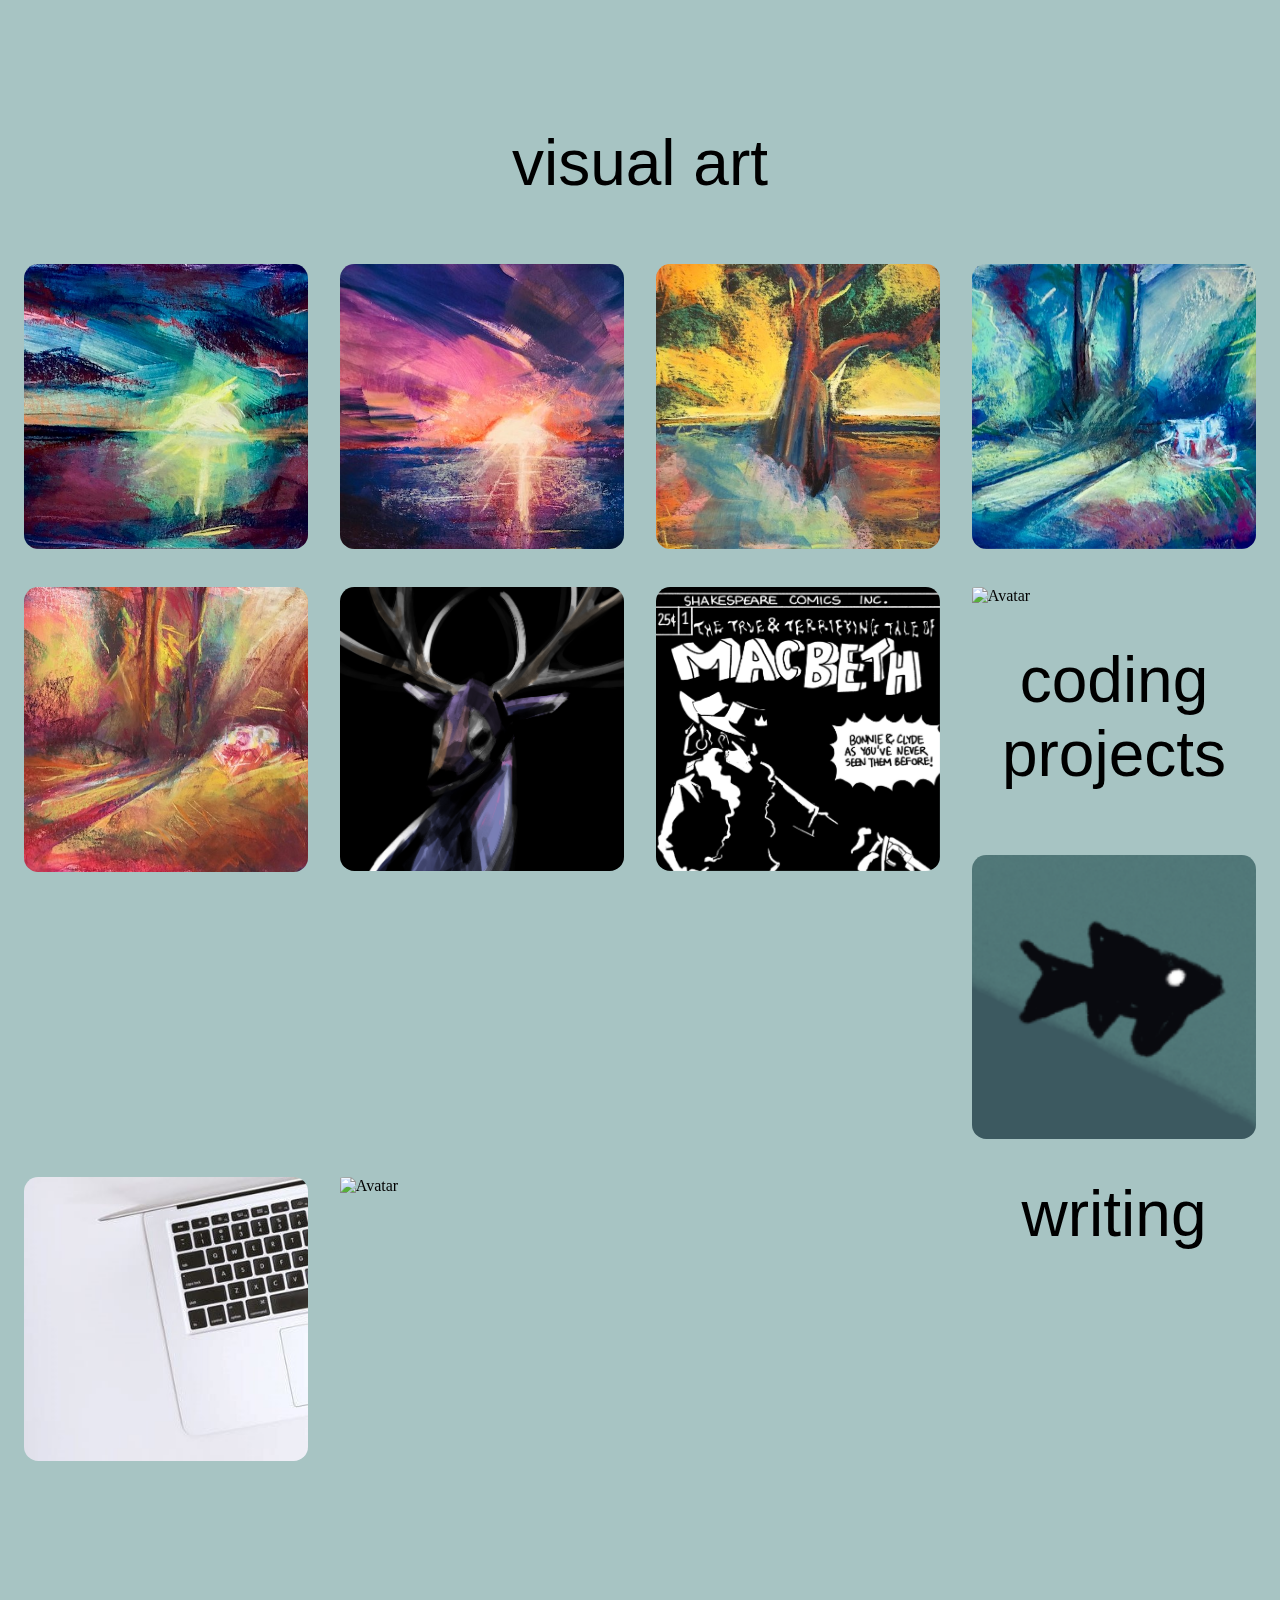
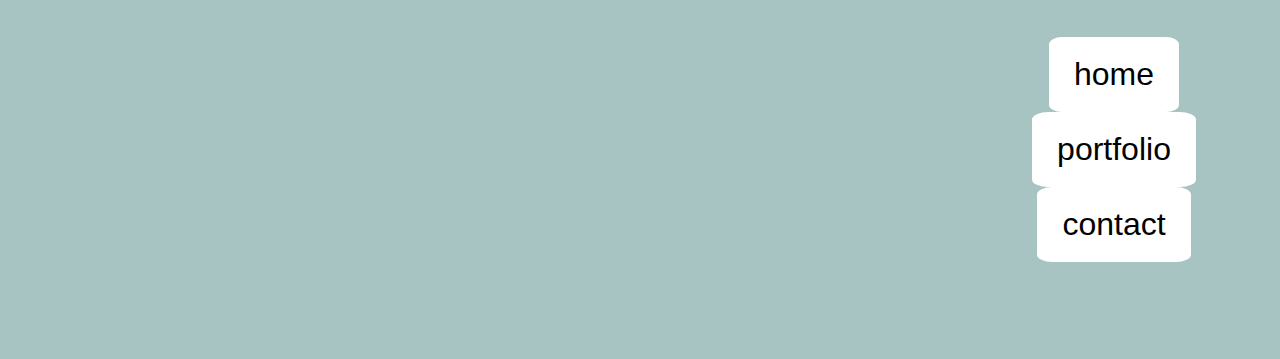
==== pw_portfolio.html @ 7a4369ba "Add files via upload" ====
<!DOCTYPE html>
<html>
<head>
  <title>sam's portfolio</title>
  <link rel="stylesheet" href="pw.css"></link>
  <link rel="shortcut icon" type="image/x-icon" href="circle-cropped.png"></link>
</head>
<body>

  <p id = "title">visual art</p>

    <div id = "row1">
      <div class="container"  onclick = "goSunset1()">
        <img src="IMG_4139square.jpg" alt="Avatar" class="image"></img>
        <div class="middle">
          <div class="text">sunset at madeira beach<br>pastels<br>aug 25 2019</div>
        </div>
      </div>

      <div class="container" onclick = "goSunset2()">
        <img src="IMG_4154square.jpg" alt="Avatar" class="image"></img>
        <div class="middle">
          <div class="text">sunset at madeira beach<br>pastels<br>aug 25 2019</div>
        </div>
      </div>

      <div class="container" onclick = "goMaverick()">
        <img src="IMG_4150square.jpg" alt="Avatar" class="image"></img>
        <div class="middle">
          <div class="text">maverick tree<br>pastels<br>aug 26 2019</div>
        </div>
      </div>

      <div class="container" onclick = "goFirepit()">
        <img src="IMG_3004square.jpg" alt="Avatar" class="image"></img>
        <div class="middle">
          <div class="text">night firepit<br>pastels<br>aug 26 2019</div>
        </div>
      </div>
    </div>

    <div id = "row2">
      <div class="container" onclick = "goFirepit2()">
        <img src="IMG_3005square.jpg" alt="Avatar" class="image"></img>
        <div class="middle">
          <div class="text">day firepit<br>pastels<br>aug 26 2019</div>
        </div>
      </div>

      <div class="container" onclick = "goDeer()">
        <img src="deerpaintsquare.png" alt="Avatar" class="image"></img>
        <div class="middle">
          <div class="text">portrait of a deer<br>photoshop<br>2019</div>
        </div>
      </div>

      <div class="container" onclick = "goMacbeth()">
        <img src="macbeth_comic_coversquare.png" alt="Avatar" class="image"></img>
        <div class="middle">
          <div class="text">macbeth comics<br>photoshop<br>2019</div>
        </div>
      </div>

      <div class="container" onclick = "goPortrait()">
        <img src="oil_portrait.png" alt="Avatar" class="image"></img>
        <div class="middle">
          <div class="text">portrait of a woman<br>photoshop<br>2019</div>
        </div>
      </div>
    </div>

  <p id = "title">coding projects</p>
    <div class="container" id = "junkio" onclick = "goJunkIo()">
      <img src="fishicon.png" alt="Avatar" class="image"></img>
      <div class="middle">
        <div class="text">JUNK.IO<br>group project<br>aug 2019</div>
      </div>
    </div>

    <div class="container" onclick = "goHome()">
      <img src="laptop.jpeg" alt="Avatar" class="image"></img>
      <div class="middle">
        <div class="text">this very website!<br>aug 2019</div>
      </div>
    </div>

    <div class="container" onclick = "goBBL()">
      <img src="bblicon.png" alt="Avatar" class="image"></img>
      <div class="middle">
        <div class="text">bbl name generator<br>jul 2019</div>
      </div>
    </div>

    <div class="container">
      <img src="blank.png" alt="Avatar" class="image" ></img>
      <div class="middle">
        <div class="text">coming soon!</div>
      </div>
    </div>

  <p id = "title">writing</p>
    <div class="container">
      <img src="blank.png" alt="Avatar" class="image" ></img>
      <div class="middle">
        <div class="text">coming soon!</div>
      </div>
    </div>

    <div class="container">
      <img src="blank.png" alt="Avatar" class="image" ></img>
      <div class="middle">
        <div class="text">coming soon!</div>
      </div>
    </div>

    <div class="container">
      <img src="blank.png" alt="Avatar" class="image" ></img>
      <div class="middle">
        <div class="text">coming soon!</div>
      </div>
    </div>

    <div class="container">
      <img src="blank.png" alt="Avatar" class="image" ></img>
      <div class="middle">
        <div class="text">coming soon!</div>
      </div>
    </div>

  <p id = "navbar">
    <button id = "navin" onclick = "goHome()">home</button>
    <button id = "navin" onclick = "goPortfolio()">portfolio</button>
    <button id = "navin" onclick = "goContact()">contact</button>
  </p>

  <script type="text/javascript">

    var redirects = {
      junkio: "https://junkgame.github.io"
    }

    function goSunset1() {
      window.location.href = "IMG_4139.jpg";
    }

    function goSunset2() {
      window.location.href = "IMG_4154.jpg";
    }

    function goMaverick() {
      window.location.href = "IMG_4150.jpg";
    }

    function goFirepit() {
      window.location.href = "IMG_3004.jpg";
    }

    function goFirepit2() {
      window.location.href = "IMG_3005.jpg";
    }

    function goJunkIo() {
      window.location.href = "https://junkgame.github.io";
    }

    function goDeer() {
      window.location.href = "deerpaint.png";
    }

    function goMacbeth() {
      window.location.href = "macbeth_comic_cover.png";
    }

    function goPortrait() {
      window.location.href = "oil_portrait.png";
    }

    function goBBL() {
      window.location.href = "https://bblname.github.io";
    }

    function goHome() {
      window.location.href = "index.html";
    }

    function goPortfolio() {
      window.location.href = "pw_portfolio.html";
    }

    function goContact() {
      window.location.href = "pw_contact.html";
    }
  </script>

</body>
</html>
---- pw.css ----
#title {
  text-align: center;
  margin-top: 10%;
  font-size: 5vw;
  font-family: Arial, Helvetica, sans-serif;
}

body {
  background-color: #a7c4c3;
}

.container {
  position: relative;
  width: 25%;
  float: left;
  margin-bottom: 3%;
}

.image {
  border-radius: 5%;
  opacity: 1;
  display: block;
  margin-left: auto;
  margin-right: auto;
  object-fit: cover;
  width:90%;
  transition: .5s ease;
  backface-visibility: hidden;
}

.middle {
  transition: .5s ease;
  opacity: 0;
  position: absolute;
  top: 50%;
  left: 50%;
  transform: translate(-50%, -50%);
  -ms-transform: translate(-50%, -50%);
  text-align: center;
}

.container:hover .image {
  opacity: 0.3;
}

.container:hover .middle {
  opacity: 1;
}

.text {
  color: white;
  font-size: 16px;
  padding: 16px 32px;
}

#navbar {
  text-align: center;
  margin-top: 20%;
  font-family: Arial, Helvetica, sans-serif;
}

#home_img {
  position: relative;
  width: 25%;
  float: left;
  margin-bottom: 3%;
  margin-right: 5%;
  margin-left: 3%;
  border-radius: 50%;
  object-fit: cover;
}

#abttext {
  margin-left: 5%;
  margin-top: 5%;
  font-size: 3vw;
  font-family: Arial, Helvetica, sans-serif;
}

#navin {
  background-color: white; /* Green */
  border: none;
  margin-left: 5%;
  margin-right: 5%;
  border-radius: 10%;
  color: black;
  padding: 1.5% 2%;
  text-align: center;
  text-decoration: none;
  display: inline-block;
  font-size: 2.5vw;
  -webkit-transition-duration: 0.4s; /* Safari */
  transition-duration: 0.4s;
}

#navin:hover {
  color:white;
  background-color: grey;
}

#navin:focus { outline: none; }
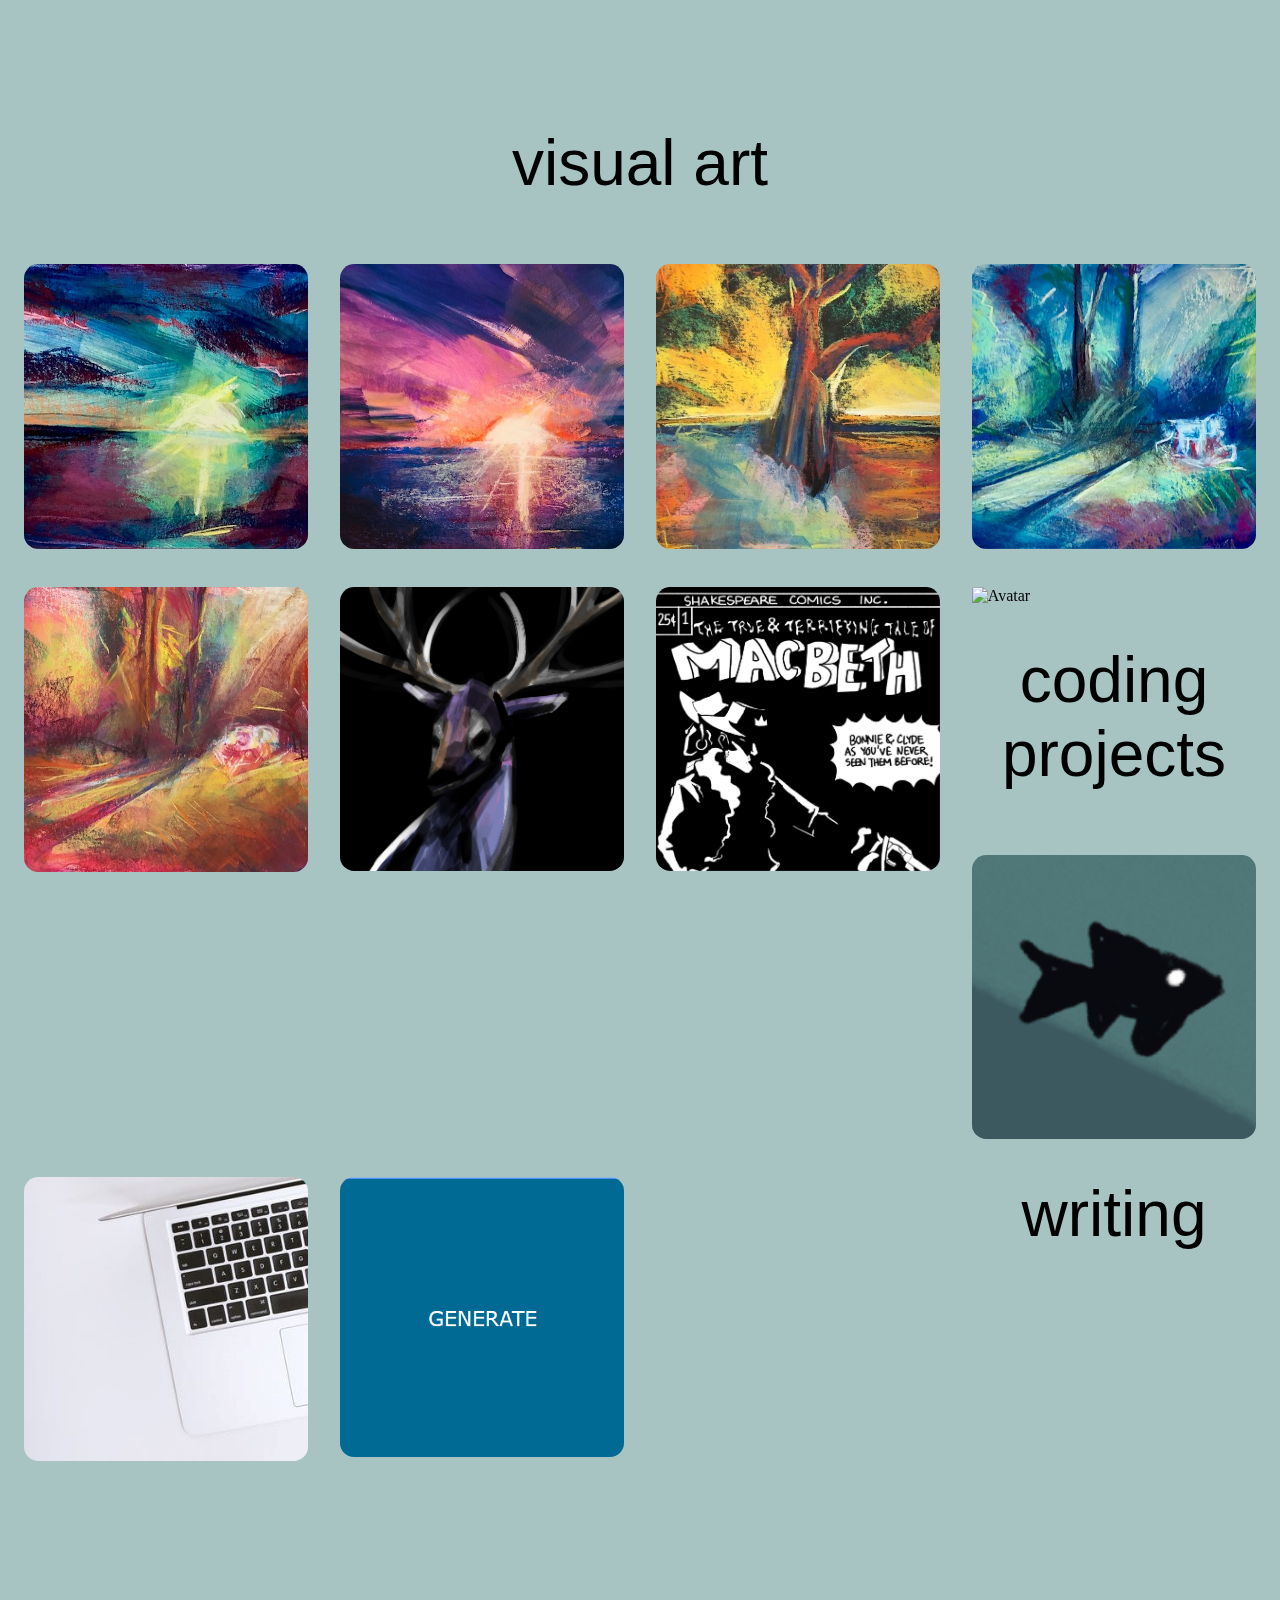
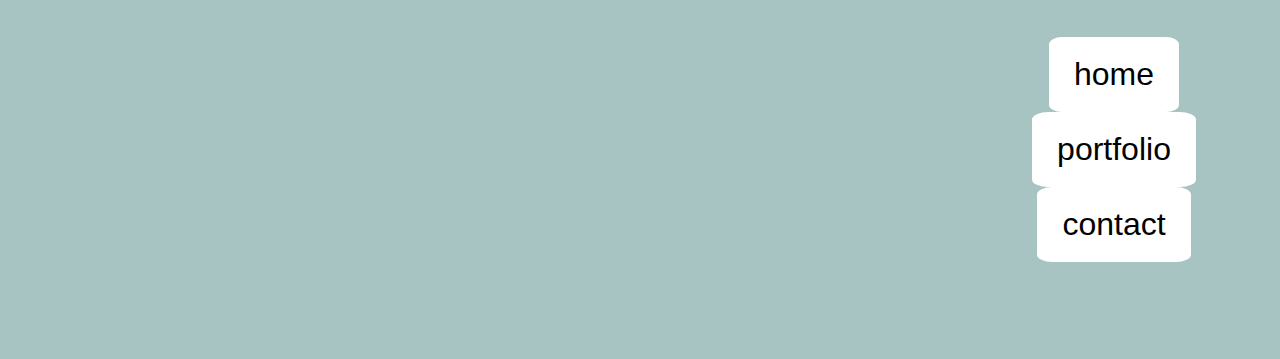
==== commit 32f80373: "Update pw_portfolio.html" ====
--- a/pw_portfolio.html
+++ b/pw_portfolio.html
@@ -85,7 +85,7 @@
     </div>
 
     <div class="container" onclick = "goBBL()">
-      <img src="bblicon.png" alt="Avatar" class="image"></img>
+      <img src="bblicon.PNG" alt="Avatar" class="image"></img>
       <div class="middle">
         <div class="text">bbl name generator<br>jul 2019</div>
       </div>
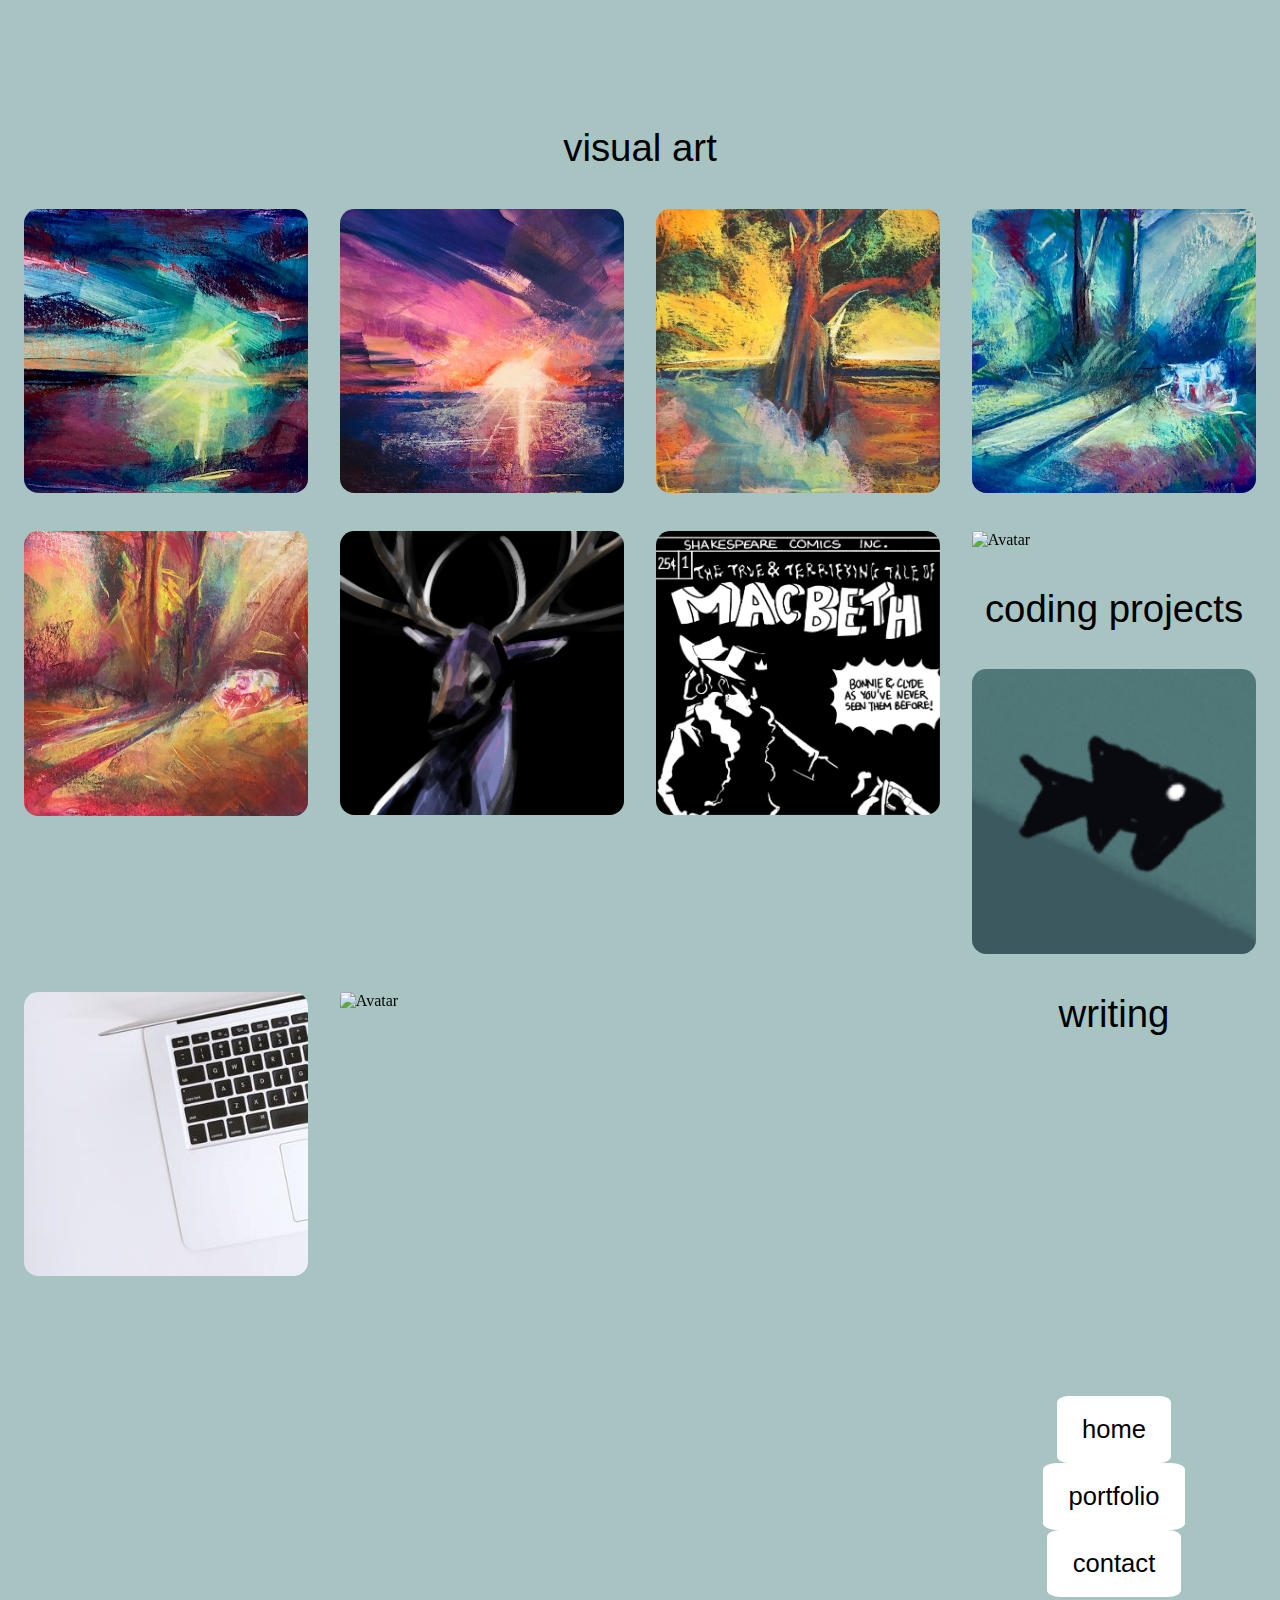
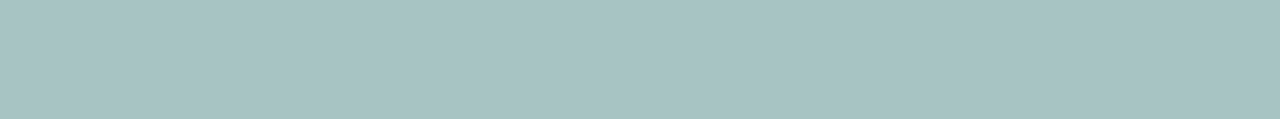
==== commit 14f84c74: "Add files via upload" ====
--- a/pw_portfolio.html
+++ b/pw_portfolio.html
@@ -85,7 +85,7 @@
     </div>
 
     <div class="container" onclick = "goBBL()">
-      <img src="bblicon.PNG" alt="Avatar" class="image"></img>
+      <img src="bblicon.png" alt="Avatar" class="image"></img>
       <div class="middle">
         <div class="text">bbl name generator<br>jul 2019</div>
       </div>
--- a/pw.css
+++ b/pw.css
@@ -1,7 +1,7 @@
 #title {
   text-align: center;
   margin-top: 10%;
-  font-size: 5vw;
+  font-size: 3vw;
   font-family: Arial, Helvetica, sans-serif;
 }
 
@@ -73,7 +73,7 @@
 #abttext {
   margin-left: 5%;
   margin-top: 5%;
-  font-size: 3vw;
+  font-size: 2vw;
   font-family: Arial, Helvetica, sans-serif;
 }
 
@@ -88,7 +88,7 @@
   text-align: center;
   text-decoration: none;
   display: inline-block;
-  font-size: 2.5vw;
+  font-size: 2vw;
   -webkit-transition-duration: 0.4s; /* Safari */
   transition-duration: 0.4s;
 }
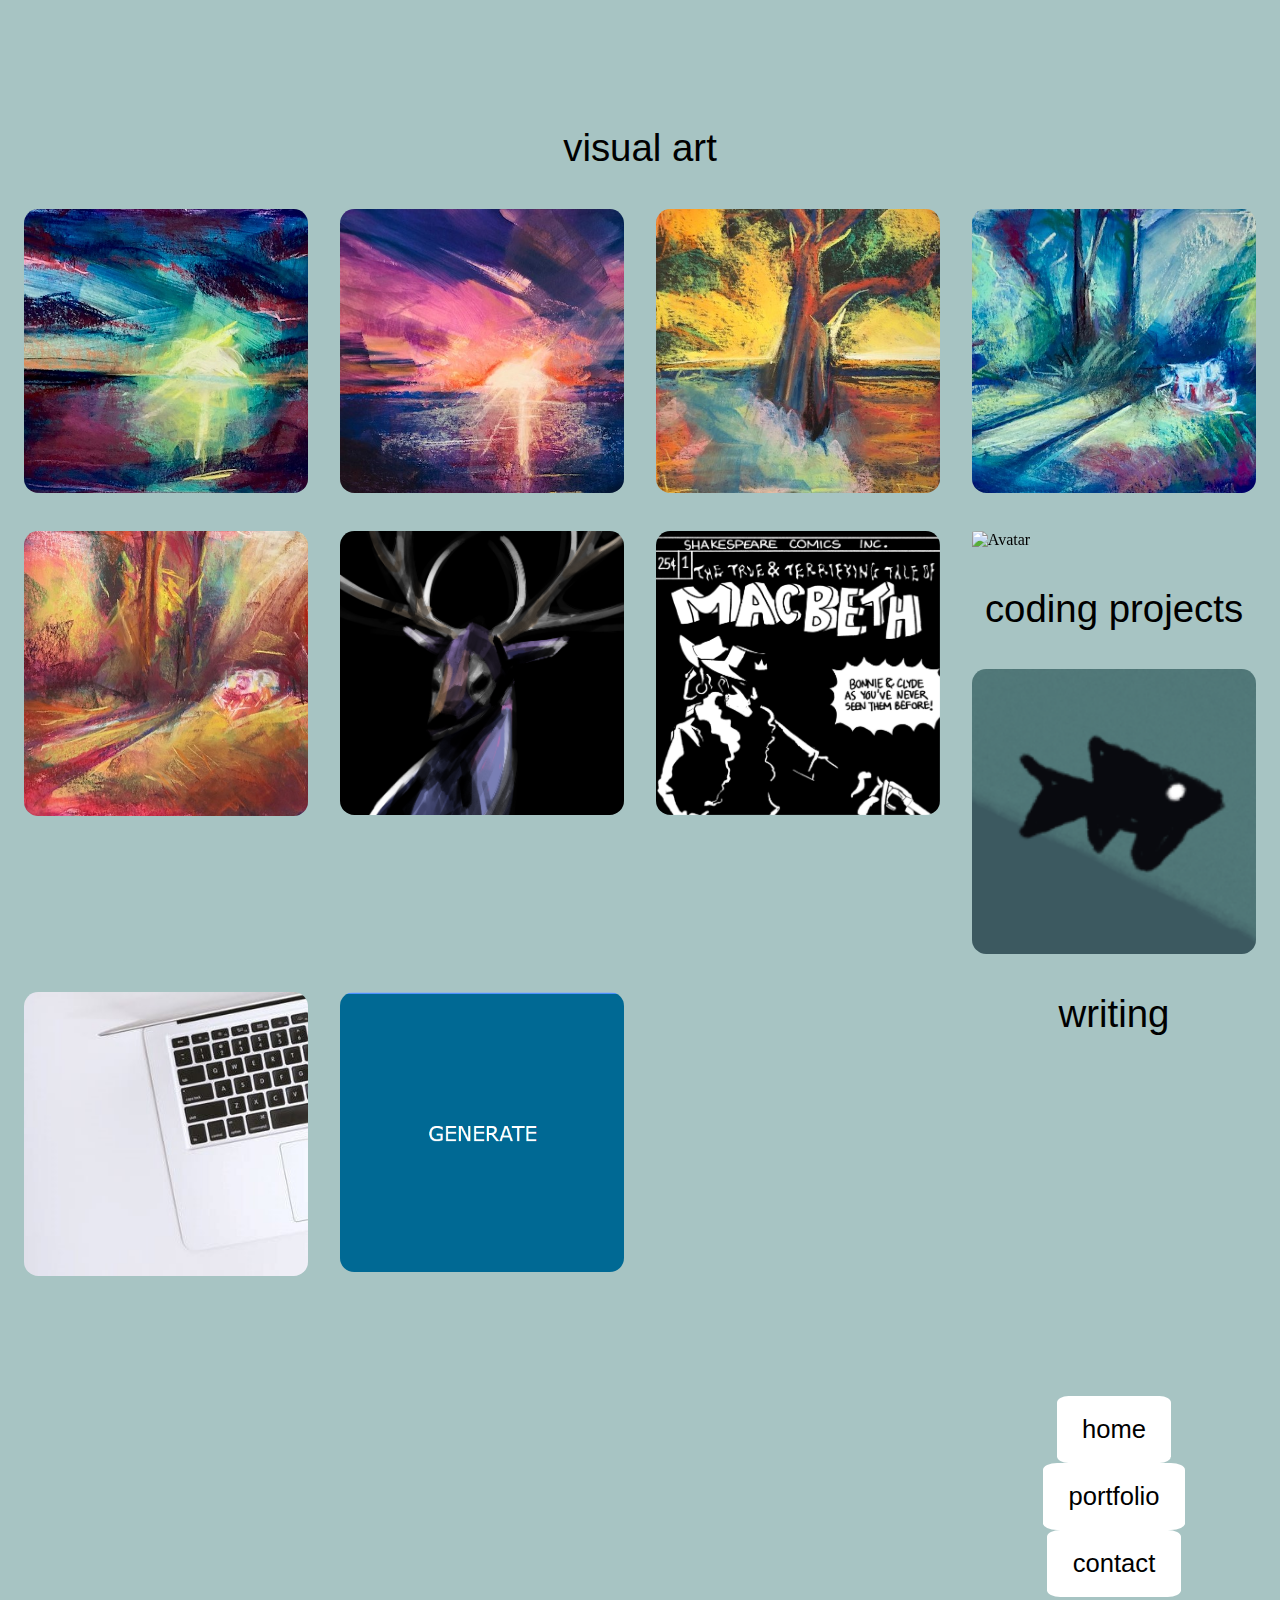
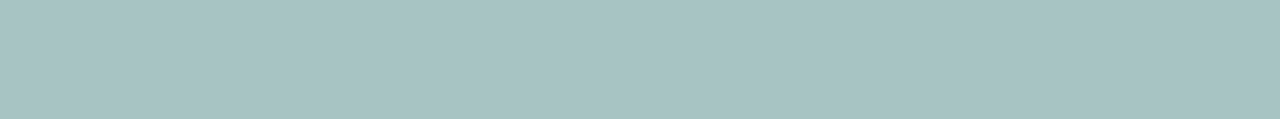
==== commit 5bfec212: "Update pw_portfolio.html" ====
--- a/pw_portfolio.html
+++ b/pw_portfolio.html
@@ -85,7 +85,7 @@
     </div>
 
     <div class="container" onclick = "goBBL()">
-      <img src="bblicon.png" alt="Avatar" class="image"></img>
+      <img src="bblicon.PNG" alt="Avatar" class="image"></img>
       <div class="middle">
         <div class="text">bbl name generator<br>jul 2019</div>
       </div>
